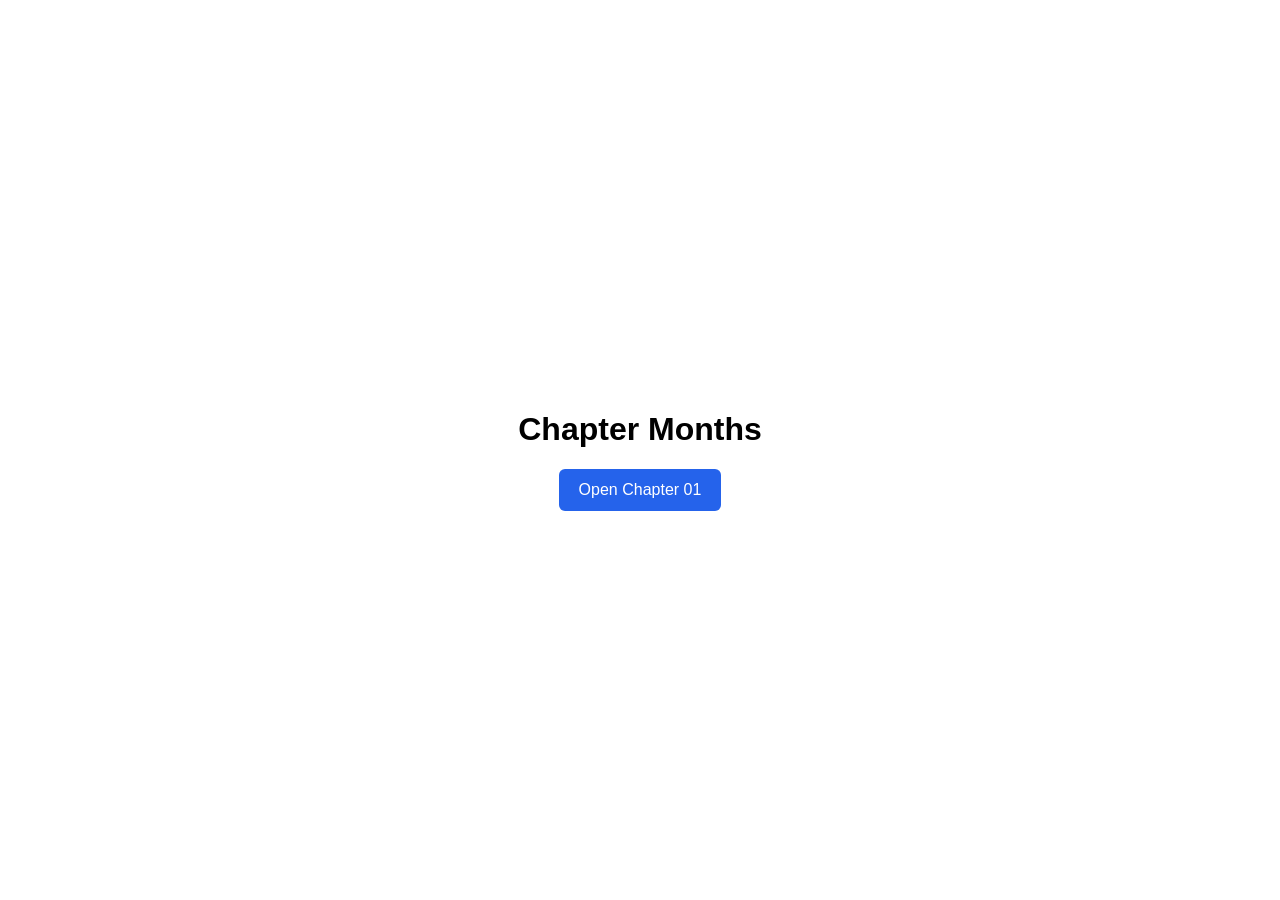
==== index.html @ 15e337b3 "Add index.html in root folder" ====
<!doctype html>
<html lang="en">
  <head>
    <meta charset="UTF-8" />
    <meta name="viewport" content="width=device-width, initial-scale=1.0" />
    <title>Chapter Months</title>
    <style>
      body {
        display: grid;
        min-height: 100vh;
        margin: 0;
        place-items: center;
        font-family: Arial, sans-serif;
      }

      main {
        text-align: center;
      }

      .button {
        display: inline-block;
        padding: 0.75rem 1.25rem;
        color: #fff;
        background-color: #2563eb;
        border-radius: 0.375rem;
        text-decoration: none;
      }

      .button:hover {
        background-color: #1d4ed8;
      }
    </style>
  </head>
  <body>
    <main>
      <h1>Chapter Months</h1>
      <a class="button" href="chapter-01-month/index.html">Open Chapter 01</a>
    </main>
</html>
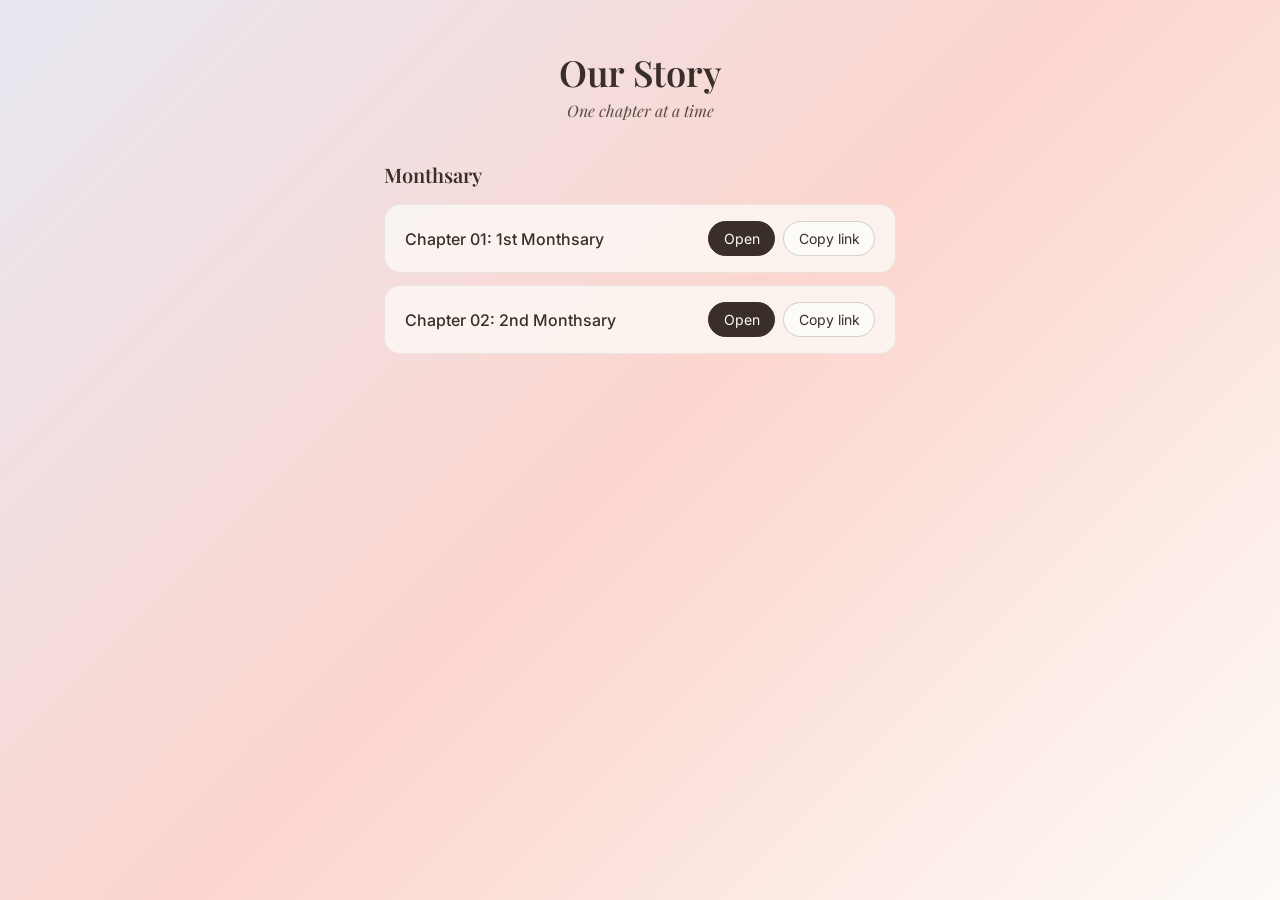
==== commit cbba32eb: "chore: group chapters into monthsary and anniversary folders" ====
--- a/index.html
+++ b/index.html
@@ -3,37 +3,208 @@
   <head>
     <meta charset="UTF-8" />
     <meta name="viewport" content="width=device-width, initial-scale=1.0" />
-    <title>Chapter Months</title>
+    <title>Our Story</title>
+    <link rel="icon" href="monthsary/chapter-01/assets/icon.svg" type="image/svg+xml" />
+    <link rel="preconnect" href="https://fonts.googleapis.com" />
+    <link rel="preconnect" href="https://fonts.gstatic.com" crossorigin />
+    <link
+      href="https://fonts.googleapis.com/css2?family=Inter:wght@400;500&family=Playfair+Display:ital,wght@0,600;1,400&display=swap"
+      rel="stylesheet"
+    />
     <style>
+      :root {
+        --color-cream: #fdfbf7;
+        --color-blush: #fcd5ce;
+        --color-lavender: #e8e8f2;
+        --color-text-dark: #3a2e28;
+        --color-text-light: #5a4b42;
+      }
+
+      * {
+        box-sizing: border-box;
+      }
+
       body {
-        display: grid;
         min-height: 100vh;
         margin: 0;
-        place-items: center;
-        font-family: Arial, sans-serif;
+        padding: 3rem 1.25rem;
+        font-family: "Inter", sans-serif;
+        color: var(--color-text-dark);
+        background: linear-gradient(-45deg, var(--color-cream), var(--color-blush), var(--color-lavender));
+        background-attachment: fixed;
       }
 
       main {
+        max-width: 32rem;
+        margin: 0 auto;
+      }
+
+      h1,
+      h2 {
+        font-family: "Playfair Display", serif;
+        font-weight: 600;
+      }
+
+      h1 {
+        margin: 0 0 0.25rem;
+        font-size: 2.25rem;
         text-align: center;
       }
 
+      .subtitle {
+        margin: 0 0 2.5rem;
+        font-family: "Playfair Display", serif;
+        font-style: italic;
+        color: var(--color-text-light);
+        text-align: center;
+      }
+
+      h2 {
+        margin: 0 0 1rem;
+        font-size: 1.25rem;
+      }
+
+      section + section {
+        margin-top: 2.5rem;
+      }
+
+      .chapters {
+        display: grid;
+        gap: 0.75rem;
+        margin: 0;
+        padding: 0;
+        list-style: none;
+      }
+
+      .card {
+        display: flex;
+        flex-wrap: wrap;
+        align-items: center;
+        justify-content: space-between;
+        gap: 0.75rem;
+        padding: 1rem 1.25rem;
+        background: rgba(253, 251, 247, 0.75);
+        border: 1px solid rgba(58, 46, 40, 0.08);
+        border-radius: 1rem;
+      }
+
+      .card-title {
+        font-weight: 500;
+      }
+
+      .actions {
+        display: flex;
+        gap: 0.5rem;
+      }
+
       .button {
-        display: inline-block;
-        padding: 0.75rem 1.25rem;
-        color: #fff;
-        background-color: #2563eb;
-        border-radius: 0.375rem;
+        padding: 0.5rem 0.9rem;
+        font: inherit;
+        font-size: 0.875rem;
+        color: var(--color-text-dark);
         text-decoration: none;
-      }
-
-      .button:hover {
-        background-color: #1d4ed8;
+        cursor: pointer;
+        background: var(--color-cream);
+        border: 1px solid rgba(58, 46, 40, 0.2);
+        border-radius: 999px;
+      }
+
+      .button:hover,
+      .button:focus-visible {
+        background: var(--color-blush);
+      }
+
+      .button-primary {
+        color: var(--color-cream);
+        background: var(--color-text-dark);
+        border-color: var(--color-text-dark);
+      }
+
+      .button-primary:hover,
+      .button-primary:focus-visible {
+        color: var(--color-text-dark);
       }
     </style>
   </head>
   <body>
     <main>
-      <h1>Chapter Months</h1>
-      <a class="button" href="chapter-01-month/index.html">Open Chapter 01</a>
+      <h1>Our Story</h1>
+      <p class="subtitle">One chapter at a time</p>
+      <div id="sections"></div>
     </main>
+
+    <script>
+      // Add a new chapter by adding one line here.
+      // url: a path inside this site (ends with "/") or a full external link.
+      const chapters = [
+        { section: "Monthsary", title: "Chapter 01: 1st Monthsary", url: "monthsary/chapter-01/" },
+        {
+          section: "Monthsary",
+          title: "Chapter 02: 2nd Monthsary",
+          url: "https://digibouquet.net/bouquet/99c789a5-8214-433d-8c2b-5e7094a3363d",
+        },
+      ];
+
+      // Sections only show when they have at least one chapter.
+      const sectionOrder = ["Monthsary", "Anniversary"];
+      const container = document.getElementById("sections");
+
+      function fullUrl(url) {
+        return new URL(url, document.baseURI).href;
+      }
+
+      async function copyLink(button, url) {
+        const label = button.textContent;
+        try {
+          await navigator.clipboard.writeText(url);
+          button.textContent = "Copied!";
+        } catch {
+          window.prompt("Copy this link:", url);
+        }
+        setTimeout(() => (button.textContent = label), 1500);
+      }
+
+      for (const name of sectionOrder) {
+        const items = chapters.filter((chapter) => chapter.section === name);
+        if (items.length === 0) continue;
+
+        const section = document.createElement("section");
+        const heading = document.createElement("h2");
+        heading.textContent = name;
+        const list = document.createElement("ul");
+        list.className = "chapters";
+
+        for (const chapter of items) {
+          const link = fullUrl(chapter.url);
+          const item = document.createElement("li");
+          item.className = "card";
+
+          const title = document.createElement("span");
+          title.className = "card-title";
+          title.textContent = chapter.title;
+
+          const actions = document.createElement("div");
+          actions.className = "actions";
+
+          const open = document.createElement("a");
+          open.className = "button button-primary";
+          open.href = link;
+          open.textContent = "Open";
+
+          const copy = document.createElement("button");
+          copy.type = "button";
+          copy.className = "button";
+          copy.textContent = "Copy link";
+          copy.addEventListener("click", () => copyLink(copy, link));
+
+          actions.append(open, copy);
+          item.append(title, actions);
+          list.append(item);
+        }
+
+        section.append(heading, list);
+        container.append(section);
+      }
+    </script>
+  </body>
 </html>
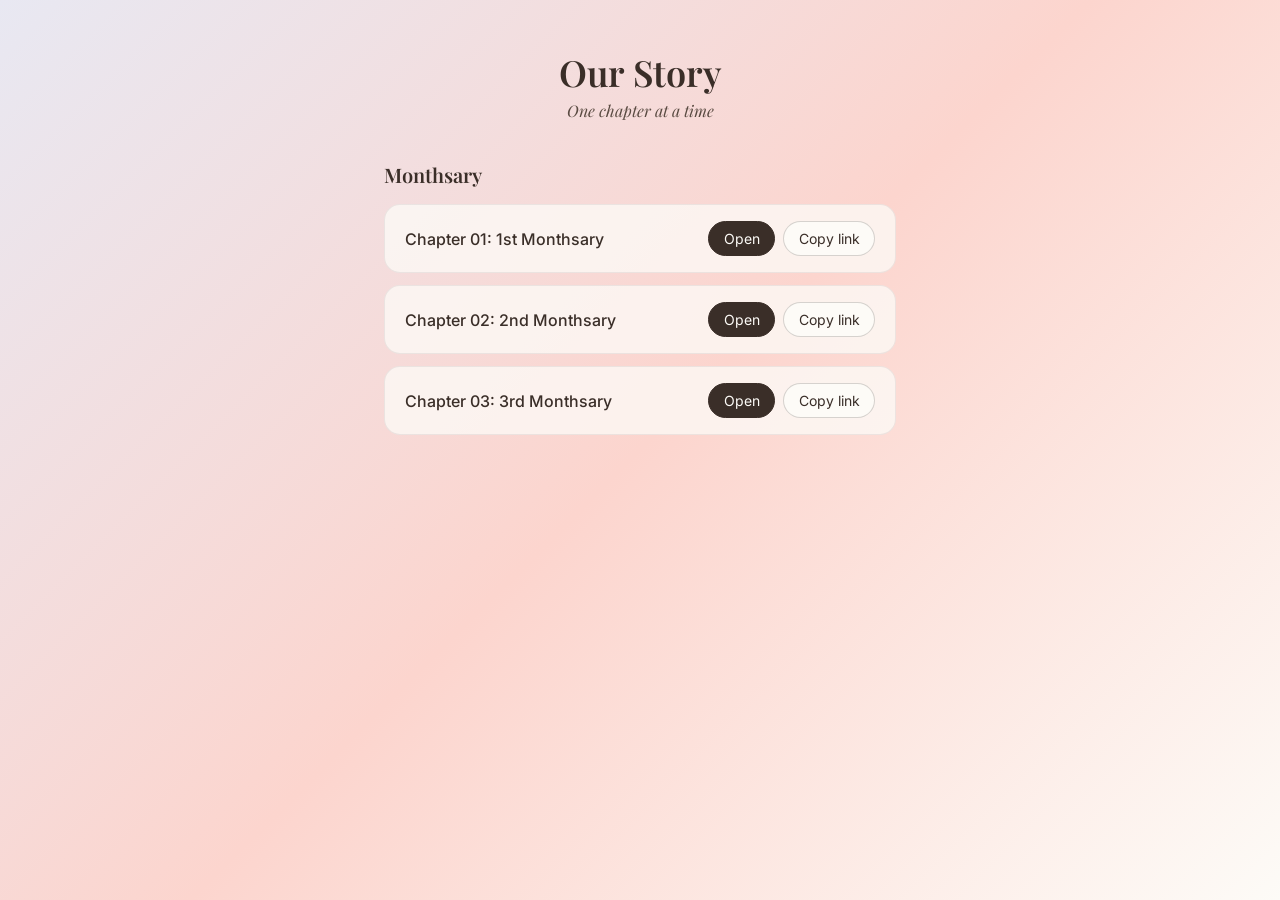
==== commit 9f58a0fc: "feat(chapter-03): add 3rd monthsary scroll story with games and sound effects" ====
--- a/index.html
+++ b/index.html
@@ -124,6 +124,15 @@
       .button-primary:focus-visible {
         color: var(--color-text-dark);
       }
+
+      .visually-hidden {
+        position: absolute;
+        width: 1px;
+        height: 1px;
+        overflow: hidden;
+        clip: rect(0 0 0 0);
+        white-space: nowrap;
+      }
     </style>
   </head>
   <body>
@@ -131,6 +140,7 @@
       <h1>Our Story</h1>
       <p class="subtitle">One chapter at a time</p>
       <div id="sections"></div>
+      <p id="status" class="visually-hidden" aria-live="polite"></p>
     </main>
 
     <script>
@@ -143,25 +153,27 @@
           title: "Chapter 02: 2nd Monthsary",
           url: "https://digibouquet.net/bouquet/99c789a5-8214-433d-8c2b-5e7094a3363d",
         },
+        { section: "Monthsary", title: "Chapter 03: 3rd Monthsary", url: "monthsary/chapter-03/" },
       ];
 
       // Sections only show when they have at least one chapter.
       const sectionOrder = ["Monthsary", "Anniversary"];
       const container = document.getElementById("sections");
+      const status = document.getElementById("status");
 
       function fullUrl(url) {
         return new URL(url, document.baseURI).href;
       }
 
-      async function copyLink(button, url) {
-        const label = button.textContent;
+      async function copyLink(button, url, title) {
         try {
           await navigator.clipboard.writeText(url);
           button.textContent = "Copied!";
+          status.textContent = "Copied link to " + title;
         } catch {
           window.prompt("Copy this link:", url);
         }
-        setTimeout(() => (button.textContent = label), 1500);
+        setTimeout(() => (button.textContent = "Copy link"), 1500);
       }
 
       for (const name of sectionOrder) {
@@ -190,12 +202,14 @@
           open.className = "button button-primary";
           open.href = link;
           open.textContent = "Open";
+          open.setAttribute("aria-label", "Open " + chapter.title);
 
           const copy = document.createElement("button");
           copy.type = "button";
           copy.className = "button";
           copy.textContent = "Copy link";
-          copy.addEventListener("click", () => copyLink(copy, link));
+          copy.setAttribute("aria-label", "Copy link to " + chapter.title);
+          copy.addEventListener("click", () => copyLink(copy, link, chapter.title));
 
           actions.append(open, copy);
           item.append(title, actions);
